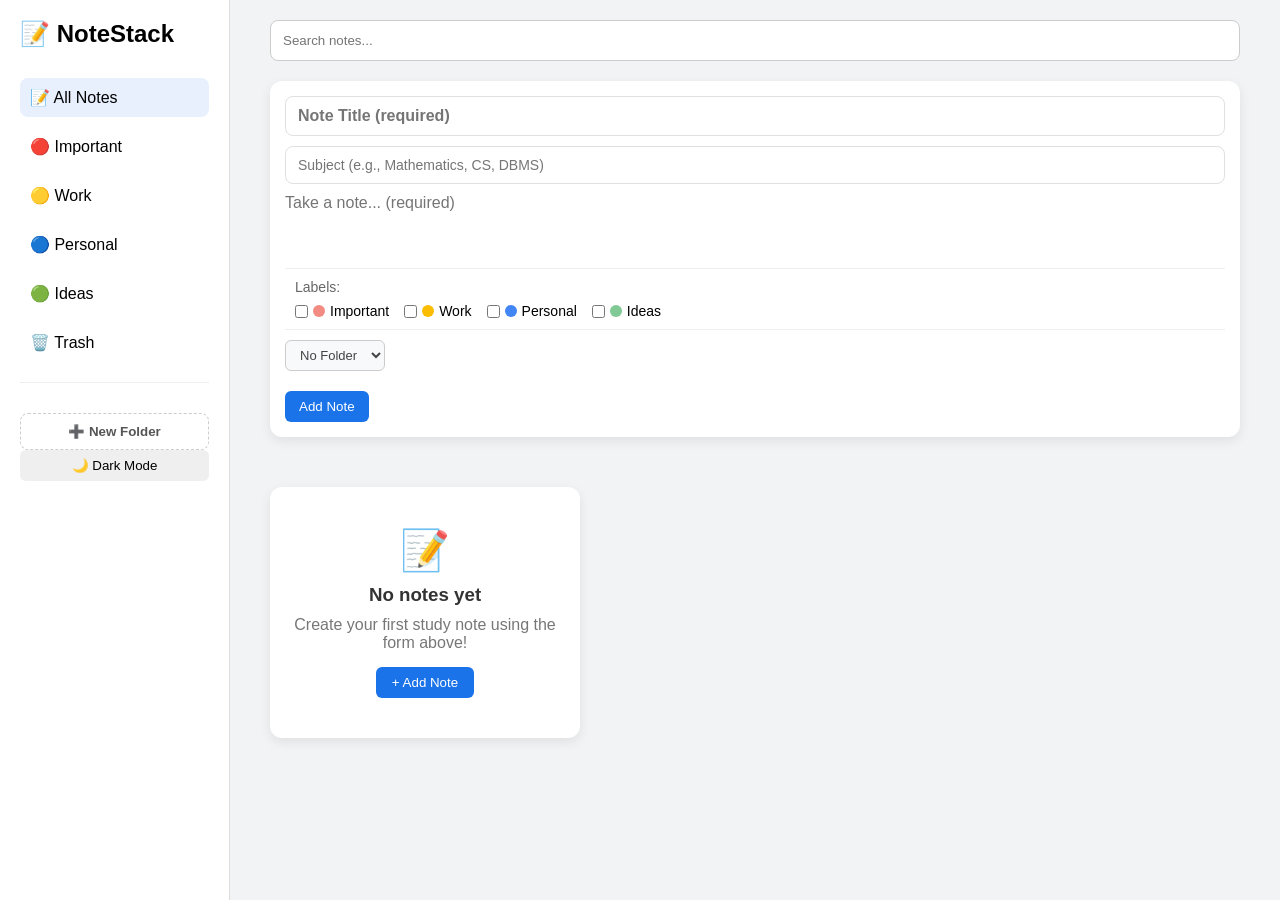
==== index.html @ df1ca030 "Improve CRUD operations, validation feedback, and add regression tests" ====
<!DOCTYPE html>
<html lang="en">

<head>
    <meta charset="UTF-8">
    <meta name="viewport" content="width=device-width, initial-scale=1.0">
    <title>NOTESTACK - Student Notes Manager</title>
    <link rel="stylesheet" href="style.css">
</head>

<body>

    <div class="app">

        <!-- Sidebar -->
        <aside class="sidebar" aria-label="Navigation Sidebar">
            <div>
                <h2>📝 NoteStack</h2>
                <ul role="menu">
                    <li class="active" id="navNotes" role="menuitem" tabindex="0">📝 All Notes</li>
                    <li id="navImportant" role="menuitem" tabindex="0">🔴 Important</li>
                    <li id="navWork" role="menuitem" tabindex="0">🟡 Work</li>
                    <li id="navPersonal" role="menuitem" tabindex="0">🔵 Personal</li>
                    <li id="navIdeas" role="menuitem" tabindex="0">🟢 Ideas</li>
                    <li id="navTrash" role="menuitem" tabindex="0">🗑️ Trash</li>
                </ul>
                <div class="custom-folders-section">
                    <ul id="customFoldersList">
                        <!-- Dynamic folders will be injected here -->
                    </ul>
                    <button id="newFolderBtn" class="sidebar-btn" type="button">➕ New Folder</button>
                </div>
            </div>
            <button id="darkModeBtn" type="button" aria-label="Toggle dark mode">🌙 Dark Mode</button>
        </aside>

        <!-- Main Section -->
        <main class="main" role="main">

            <header class="topbar">
                <input type="text" id="searchInput" placeholder="Search notes..." aria-label="Search notes">
            </header>

            <!-- NOTES VIEW -->
            <div id="notesView">
                <section class="create-note" aria-label="Create new note">
                    <div id="noteValidationMsg" class="validation-msg" style="display:none;" role="alert"></div>
                    <input type="text" id="noteTitleInput" placeholder="Note Title (required)" class="note-title-input" aria-label="Note Title">
                    <input type="text" id="noteSubjectInput" placeholder="Subject (e.g., Mathematics, CS, DBMS)" class="note-subject-input" aria-label="Note Subject">
                    <textarea id="noteInput" placeholder="Take a note... (required)" aria-label="Note Content"></textarea>
                    
                    <!-- Color Labels Section -->
                    <div class="label-selector">
                        <span class="label-title">Labels:</span>
                        <div class="label-options">
                            <label class="label-option">
                                <input type="checkbox" class="label-checkbox" value="Important">
                                <span class="label-dot important"></span> Important
                            </label>
                            <label class="label-option">
                                <input type="checkbox" class="label-checkbox" value="Work">
                                <span class="label-dot work"></span> Work
                            </label>
                            <label class="label-option">
                                <input type="checkbox" class="label-checkbox" value="Personal">
                                <span class="label-dot personal"></span> Personal
                            </label>
                            <label class="label-option">
                                <input type="checkbox" class="label-checkbox" value="Ideas">
                                <span class="label-dot ideas"></span> Ideas
                            </label>
                        </div>
                    </div>
                    <!-- Folder Selection -->
                    <div class="folder-selector">
                        <select id="folderSelect" aria-label="Select Folder">
                            <option value="">No Folder</option>
                            <!-- Dynamic folders injected here -->
                        </select>
                    </div>
                    <button id="addNoteBtn" type="button">Add Note</button>
                </section>
                <section id="notesGrid" class="notes-grid" aria-label="Notes Grid"></section>
            </div>

            <!-- TRASH VIEW (hidden by default) -->
            <div id="trashView" style="display:none;">
                <section id="trashGrid" class="notes-grid" aria-label="Trash Grid"></section>
            </div>

        </main>

    </div>

    <!-- Edit Note Modal -->
    <div id="editNoteModal" class="modal" style="display:none;" role="dialog" aria-modal="true" aria-labelledby="editModalHeading">
        <div class="modal-content edit-modal-content">
            <span class="close-button" id="closeEditModal" aria-label="Close edit modal">&times;</span>
            <h2 id="editModalHeading">Edit Note</h2>
            <div id="editValidationMsg" class="validation-msg" style="display:none;" role="alert"></div>
            <input type="hidden" id="editNoteId">
            <label for="editNoteTitle" class="modal-label">Title</label>
            <input type="text" id="editNoteTitle" placeholder="Note Title (required)">
            <label for="editNoteSubject" class="modal-label">Subject</label>
            <input type="text" id="editNoteSubject" placeholder="Subject (e.g., Mathematics, CS, DBMS)">
            <label for="editNoteContent" class="modal-label">Content</label>
            <textarea id="editNoteContent" placeholder="Note Content (required)" rows="5"></textarea>
            <div class="modal-actions">
                <button id="cancelEditBtn" class="cancel-btn" type="button">Cancel</button>
                <button id="saveEditBtn" class="save-btn" type="button">Save Changes</button>
            </div>
        </div>
    </div>

    <!-- Delete Confirmation Modal -->
    <div id="deleteConfirmModal" class="modal" style="display:none;" role="dialog" aria-modal="true" aria-labelledby="deleteModalHeading">
        <div class="modal-content">
            <span class="close-button" id="closeDeleteModal" aria-label="Close delete modal">&times;</span>
            <h2 id="deleteModalHeading">Move to Trash?</h2>
            <p id="deleteConfirmText" class="modal-desc">Are you sure you want to move this note to trash?</p>
            <div class="modal-actions">
                <button id="cancelDeleteBtn" class="cancel-btn" type="button">Cancel</button>
                <button id="confirmDeleteBtn" class="delete-btn" type="button">Move to Trash</button>
            </div>
        </div>
    </div>

    <!-- New Folder Modal -->
    <div id="newFolderModal" class="modal" style="display:none;" role="dialog" aria-modal="true" aria-labelledby="newFolderHeading">
        <div class="modal-content">
            <span class="close-button" id="closeFolderModal" aria-label="Close folder modal">&times;</span>
            <h2 id="newFolderHeading">Create Folder</h2>
            <input type="text" id="folderNameInput" placeholder="Folder Name (e.g., College, Work)">
            <button id="createFolderBtn" type="button">Create</button>
        </div>
    </div>

    <!-- Toast Notification for Action Feedback -->
    <div id="toastNotification" class="toast" role="status" aria-live="polite"></div>

    <script src="script.js"></script>
</body>

</html>
---- style.css ----
* {
    margin: 0;
    padding: 0;
    box-sizing: border-box;
    font-family: 'Segoe UI', sans-serif;
}

body {
    background: #f1f3f4;
}

.app {
    display: flex;
    height: 100vh;
}

.sidebar {
    width: 230px;
    background: white;
    padding: 20px;
    border-right: 1px solid #ddd;
    display: flex;
    flex-direction: column;
}

.custom-folders-section {
    margin-top: 20px;
    padding-top: 20px;
    border-top: 1px solid #eee;
    flex-grow: 1;
}

.dark-mode .custom-folders-section {
    border-top-color: #333;
}

.sidebar-btn {
    width: 100%;
    padding: 10px;
    margin-top: 10px;
    border: 1px dashed #ccc;
    background: transparent;
    border-radius: 8px;
    cursor: pointer;
    font-weight: bold;
    color: #555;
    transition: 0.2s;
}

.sidebar-btn:hover {
    background: #f1f3f4;
}

.dark-mode .sidebar-btn {
    border-color: #555;
    color: #aaa;
}

.dark-mode .sidebar-btn:hover {
    background: #333;
}

.sidebar h2 {
    margin-bottom: 30px;
}

.sidebar ul {
    list-style: none;
}

.sidebar li {
    padding: 10px;
    border-radius: 8px;
    margin-bottom: 10px;
    cursor: pointer;
    transition: 0.2s;
}

.sidebar li.active,
.sidebar li:hover {
    background: #e8f0fe;
}

#darkModeBtn {
    padding: 8px;
    border: none;
    border-radius: 6px;
    cursor: pointer;
}

.main {
    flex: 1;
    padding: 20px 40px;
    overflow-y: auto;
}

.topbar {
    margin-bottom: 20px;
}

.topbar input {
    width: 100%;
    padding: 12px;
    border-radius: 8px;
    border: 1px solid #ccc;
}

.create-note {
    background: white;
    padding: 15px;
    border-radius: 12px;
    box-shadow: 0 4px 12px rgba(0, 0, 0, 0.08);
    margin-bottom: 30px;
}

.create-note textarea {
    width: 100%;
    border: none;
    resize: none;
    outline: none;
    font-size: 16px;
    min-height: 60px;
}

.folder-selector {
    margin-bottom: 10px;
}

.folder-selector select {
    padding: 6px 10px;
    border-radius: 6px;
    border: 1px solid #ccc;
    background: #f8f9fa;
    font-size: 13px;
    color: #444;
}

.dark-mode .folder-selector select {
    background: #333;
    border-color: #555;
    color: #e8eaed;
}

#addNoteBtn {
    margin-top: 10px;
    padding: 8px 14px;
    border: none;
    border-radius: 6px;
    background: #1a73e8;
    color: white;
    cursor: pointer;
}

.notes-grid {
    display: grid;
    grid-template-columns: repeat(auto-fill, minmax(240px, 1fr));
    gap: 20px;
}

.note-card {
    background: #fff;
    padding: 15px;
    border-radius: 12px;
    box-shadow: 0 4px 10px rgba(0, 0, 0, 0.08);
    transition: 0.2s;
}

.note-card:hover {
    transform: translateY(-5px);
}

.note-card p {
    white-space: pre-wrap;
}

.card-actions {
    margin-top: 10px;
    display: flex;
    justify-content: flex-end;
    gap: 8px;
}

.card-actions button {
    padding: 5px 8px;
    border: none;
    border-radius: 6px;
    cursor: pointer;
    font-size: 12px;
}

.edit-btn {
    background: #34a853;
    color: white;
}

.delete-btn {
    background: #ea4335;
    color: white;
}

/* REPLACE your existing dark mode styles at the bottom with these */

.dark-mode {
    background-color: #121212;
    color: #e8eaed;
}

/* 1. Sidebar contrast + active state alignment */
.dark-mode .sidebar {
    background-color: #1e1e1e;
    border-right: 1px solid #333;
    color: #e8eaed;
}

.dark-mode .sidebar h2 {
    color: #ffffff;
}

.dark-mode .sidebar li {
    color: #c4c7cc;
}

.dark-mode .sidebar li.active {
    background: #2d3748;
    color: #ffffff;
    font-weight: 600;
    border-left: 3px solid #1a73e8;
}

.dark-mode .sidebar li:hover {
    background: #2a2a2a;
    color: #ffffff;
}

/* 2. Main content depth and separation */
.dark-mode .main {
    background-color: #181818;
}

.dark-mode .topbar input {
    background-color: #2a2a2a;
    color: #e8eaed;
    border: 1px solid #444;
    border-radius: 8px;
}

.dark-mode .topbar input::placeholder {
    color: #9aa0a6;
}

/* 3. Create note card visual depth */
.dark-mode .create-note {
    background-color: #1e1e1e;
    border: 1px solid #333;
    box-shadow: 0 4px 12px rgba(0, 0, 0, 0.4);
}

.dark-mode .create-note textarea {
    background-color: #1e1e1e;
    color: #e8eaed;
    border: none;
}

.dark-mode .create-note textarea::placeholder {
    color: #9aa0a6;
}

/* 4. Note cards with hierarchy and separation */
.dark-mode .note-card {
    background-color: #242424;
    border: 1px solid #333;
    box-shadow: 0 4px 12px rgba(0, 0, 0, 0.4);
    color: #e8eaed;
}

.dark-mode .note-card:hover {
    background-color: #2a2a2a;
    border-color: #555;
}

/* Dark mode button */
.dark-mode #darkModeBtn {
    background-color: #2d3748;
    color: #e8eaed;
    border: 1px solid #444;
}

/* Keep action buttons their original colors */
.dark-mode .edit-btn {
    background: #34a853;
    color: white;
}

.dark-mode .delete-btn {
    background: #ea4335;
    color: white;
}

/* Label Selector Styles */
.label-selector {
    margin: 10px 0;
    padding: 10px;
    border-top: 1px solid #eee;
    border-bottom: 1px solid #eee;
}

.label-title {
    font-size: 14px;
    color: #666;
    display: block;
    margin-bottom: 8px;
}

.label-options {
    display: flex;
    flex-wrap: wrap;
    gap: 15px;
}

.label-option {
    display: flex;
    align-items: center;
    gap: 5px;
    cursor: pointer;
    font-size: 14px;
}

.label-checkbox {
    cursor: pointer;
}

.label-dot {
    width: 12px;
    height: 12px;
    border-radius: 50%;
    display: inline-block;
}

.label-dot.important {
    background-color: #f28b82;
}

.label-dot.work {
    background-color: #fbbc04;
}

.label-dot.personal {
    background-color: #4285f4;
}

.label-dot.ideas {
    background-color: #81c995;
}

.note-card {
    border-left: 4px solid transparent;
}

.note-card[data-labels*="Important"] {
    border-left-color: #f28b82;
}

.note-card[data-labels*="Work"] {
    border-left-color: #fbbc04;
}

.note-card[data-labels*="Personal"] {
    border-left-color: #4285f4;
}

.note-card[data-labels*="Ideas"] {
    border-left-color: #81c995;
}

.note-labels {
    display: flex;
    flex-wrap: wrap;
    gap: 8px;
    margin-bottom: 10px;
}

.note-label {
    font-size: 11px;
    padding: 4px 8px;
    border-radius: 12px;
    color: white;
    font-weight: 500;
    text-transform: uppercase;
    letter-spacing: 0.5px;
}

.note-label.important {
    background-color: #f28b82;
}

.note-label.work {
    background-color: #fbbc04;
    color: #333;
}

.note-label.personal {
    background-color: #4285f4;
}

.note-label.ideas {
    background-color: #81c995;
    color: #333;
}

.dark-mode .label-selector {
    border-top-color: #333;
    border-bottom-color: #333;
}

.dark-mode .label-title {
    color: #9aa0a6;
}

.dark-mode .label-option {
    color: #e8eaed;
}

/* Category indicators in sidebar */
.sidebar li i {
    margin-right: 8px;
    font-style: normal;
}

.sidebar li[class*="important"] {
    border-left: 3px solid transparent;
}

.sidebar li[class*="important"].active {
    border-left-color: #f28b82;
}

.sidebar li[class*="work"].active {
    border-left-color: #fbbc04;
}

.sidebar li[class*="personal"].active {
    border-left-color: #4285f4;
}

.sidebar li[class*="ideas"].active {
    border-left-color: #81c995;
}

/* ================= EMPTY STATE ================= */

.empty-state {
    text-align: center;
    padding: 40px 20px;
    background: white;
    border-radius: 12px;
    box-shadow: 0 4px 12px rgba(0, 0, 0, 0.08);
    margin-top: 20px;
}

.empty-icon {
    font-size: 40px;
    margin-bottom: 10px;
}

.empty-state h3 {
    margin: 10px 0;
    color: #333;
}

.empty-state p {
    color: #777;
    margin-bottom: 15px;
}

.empty-state button {
    padding: 8px 16px;
    border: none;
    border-radius: 6px;
    background: #1a73e8;
    color: white;
    cursor: pointer;
    transition: 0.2s ease;
}

.empty-state button:hover {
    background: #1558b0;
    transform: translateY(-2px);
}

/* Dark mode support */
.dark-mode .empty-state {
    background: #1e1e1e;
    border: 1px solid #333;
}

.dark-mode .empty-state h3 {
    color: #e8eaed;
}

.dark-mode .empty-state p {
    color: #9aa0a6;
}

/* ================= MODALS ================= */
.modal {
    position: fixed;
    z-index: 100;
    left: 0;
    top: 0;
    width: 100%;
    height: 100%;
    background-color: rgba(0, 0, 0, 0.5);
    display: flex;
    align-items: center;
    justify-content: center;
}

.modal-content {
    background: white;
    padding: 25px;
    border-radius: 12px;
    width: 340px;
    box-shadow: 0 5px 15px rgba(0, 0, 0, 0.2);
    position: relative;
}

.dark-mode .modal-content {
    background: #2a2a2a;
    color: #e8eaed;
}

.close-button {
    position: absolute;
    top: 10px;
    right: 15px;
    font-size: 24px;
    font-weight: bold;
    cursor: pointer;
}

.modal-content h2 {
    margin-bottom: 15px;
}

.modal-content input {
    width: 100%;
    padding: 10px;
    margin-bottom: 15px;
    border: 1px solid #ccc;
    border-radius: 6px;
}

.dark-mode .modal-content input {
    background-color: #333;
    border-color: #555;
    color: #e8eaed;
}

.modal-content button {
    padding: 10px 15px;
    border: none;
    border-radius: 6px;
    background: #1a73e8;
    color: white;
    cursor: pointer;
    width: 100%;
}


/* ================= CRUD & VALIDATION ENHANCEMENTS ================= */

/* Note Title & Subject input fields in create note */
.note-title-input,
.note-subject-input {
    width: 100%;
    padding: 10px 12px;
    margin-bottom: 10px;
    border: 1px solid #e0e0e0;
    border-radius: 8px;
    font-size: 14px;
    outline: none;
    transition: border-color 0.2s;
}

.note-title-input {
    font-size: 16px;
    font-weight: 600;
}

.note-title-input:focus,
.note-subject-input:focus,
.create-note textarea:focus {
    border-color: #1a73e8;
}

/* Validation Feedback Message */
.validation-msg {
    padding: 10px 14px;
    margin-bottom: 12px;
    background-color: #fce8e6;
    color: #c5221f;
    border: 1px solid #fad2cf;
    border-radius: 8px;
    font-size: 13px;
    font-weight: 500;
    display: flex;
    align-items: center;
    gap: 8px;
}

.dark-mode .validation-msg {
    background-color: #3c1e1e;
    color: #f28b82;
    border-color: #5c2828;
}

/* Note Card Structure Enhancements */
.note-card {
    display: flex;
    flex-direction: column;
    justify-content: space-between;
    min-height: 160px;
}

.note-card-header {
    display: flex;
    justify-content: space-between;
    align-items: center;
    margin-bottom: 10px;
    flex-wrap: wrap;
    gap: 6px;
}

.note-subject-badge {
    display: inline-block;
    padding: 3px 8px;
    background-color: #e8f0fe;
    color: #1a73e8;
    border-radius: 12px;
    font-size: 11px;
    font-weight: 600;
    text-transform: uppercase;
    letter-spacing: 0.5px;
}

.dark-mode .note-subject-badge {
    background-color: #1a3050;
    color: #8ab4f8;
}

.note-title {
    font-size: 16px;
    font-weight: 600;
    color: #202124;
    margin-bottom: 8px;
    word-break: break-word;
}

.dark-mode .note-title {
    color: #ffffff;
}

.note-content {
    font-size: 14px;
    color: #3c4043;
    line-height: 1.5;
    flex-grow: 1;
    word-break: break-word;
    white-space: pre-wrap;
    margin-bottom: 12px;
}

.dark-mode .note-content {
    color: #bdc1c6;
}

.note-card-footer {
    display: flex;
    justify-content: space-between;
    align-items: center;
    margin-top: auto;
    padding-top: 10px;
    border-top: 1px solid #f1f3f4;
}

.dark-mode .note-card-footer {
    border-top-color: #333;
}

.note-date {
    font-size: 11px;
    color: #80868b;
}

.dark-mode .note-date {
    color: #9aa0a6;
}

/* Modal Enhancements */
.edit-modal-content {
    width: 480px;
    max-width: 90vw;
}

.modal-label {
    display: block;
    font-size: 13px;
    font-weight: 600;
    color: #5f6368;
    margin-bottom: 5px;
}

.dark-mode .modal-label {
    color: #9aa0a6;
}

.modal-desc {
    font-size: 14px;
    color: #5f6368;
    margin-bottom: 20px;
    word-break: break-word;
}

.dark-mode .modal-desc {
    color: #bdc1c6;
}

.modal-content textarea {
    width: 100%;
    padding: 10px;
    margin-bottom: 15px;
    border: 1px solid #ccc;
    border-radius: 6px;
    font-family: inherit;
    font-size: 14px;
    resize: vertical;
    outline: none;
}

.dark-mode .modal-content textarea {
    background-color: #333;
    border-color: #555;
    color: #e8eaed;
}

.modal-actions {
    display: flex;
    justify-content: flex-end;
    gap: 10px;
    margin-top: 15px;
}

.modal-actions button {
    width: auto;
    padding: 9px 18px;
    font-size: 13px;
    font-weight: 500;
}

.cancel-btn {
    background: #e8eaed !important;
    color: #3c4043 !important;
}

.cancel-btn:hover {
    background: #dadce0 !important;
}

.dark-mode .cancel-btn {
    background: #3c4043 !important;
    color: #e8eaed !important;
}

.dark-mode .cancel-btn:hover {
    background: #4d5156 !important;
}

.save-btn {
    background: #1a73e8 !important;
    color: white !important;
}

.save-btn:hover {
    background: #1558b0 !important;
}

/* Toast Notifications */
.toast {
    position: fixed;
    bottom: 24px;
    right: 24px;
    padding: 12px 20px;
    background: #323232;
    color: #fff;
    border-radius: 8px;
    box-shadow: 0 4px 12px rgba(0, 0, 0, 0.25);
    font-size: 14px;
    font-weight: 500;
    z-index: 1000;
    opacity: 0;
    transform: translateY(20px);
    transition: opacity 0.25s ease, transform 0.25s ease;
    pointer-events: none;
}

.toast.show {
    opacity: 1;
    transform: translateY(0);
}

.toast.success {
    background: #1e8e3e;
}

.toast.error {
    background: #d93025;
}

/* Dark mode inputs in create-note */
.dark-mode .note-title-input,
.dark-mode .note-subject-input {
    background-color: #1e1e1e;
    color: #e8eaed;
    border-color: #444;
}

.dark-mode .note-title-input:focus,
.dark-mode .note-subject-input:focus {
    border-color: #8ab4f8;
}
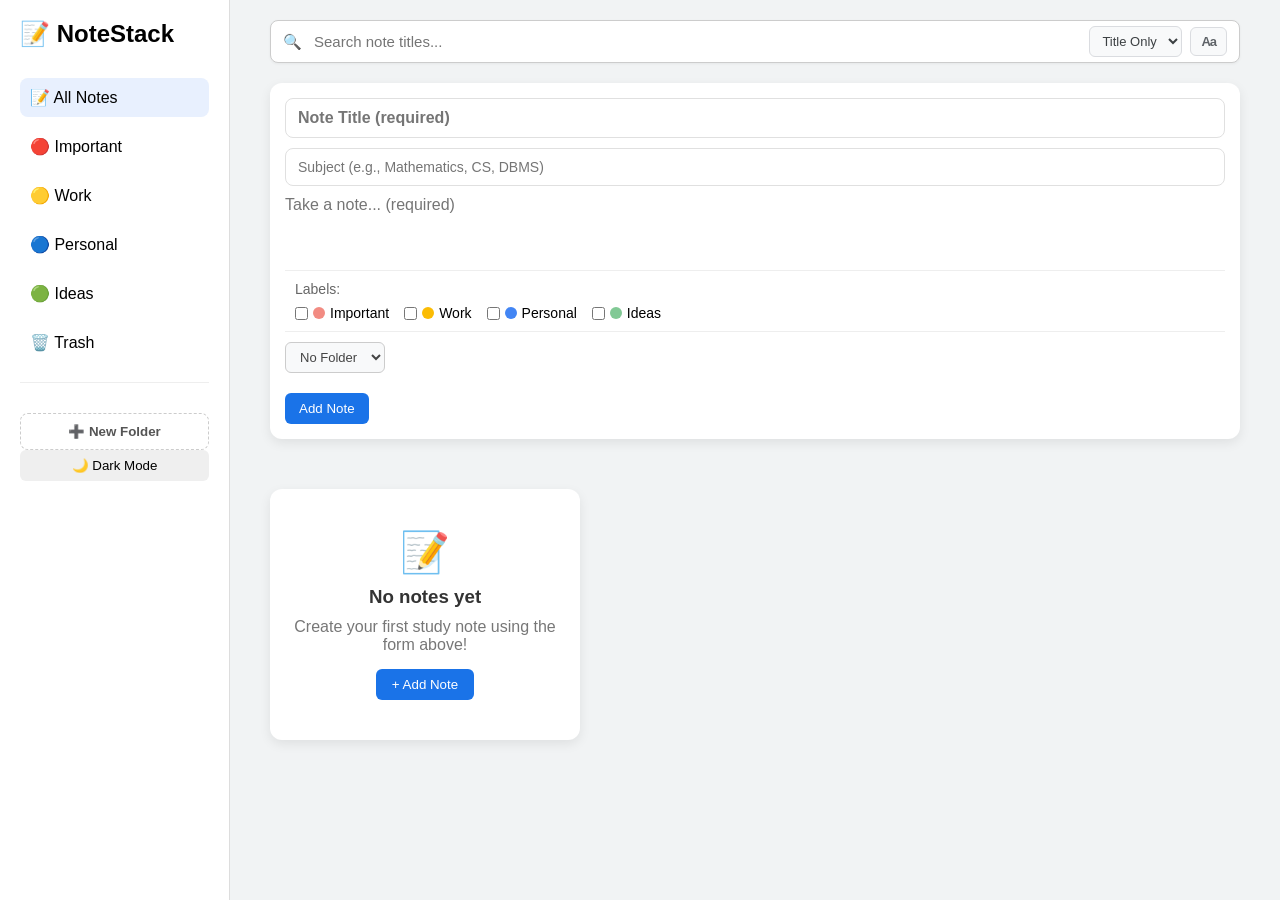
==== commit c7a65203: "Add case-insensitive/sensitive title search feature (Member 2 — FR-05) - Redesigned search bar with " ====
--- a/index.html
+++ b/index.html
@@ -38,7 +38,22 @@
         <main class="main" role="main">
 
             <header class="topbar">
-                <input type="text" id="searchInput" placeholder="Search notes..." aria-label="Search notes">
+                <div class="search-container">
+                    <span class="search-icon" aria-hidden="true">🔍</span>
+                    <input type="text" id="searchInput" placeholder="Search note titles..." aria-label="Search note titles">
+                    <select id="searchScopeSelect" class="search-scope-select" aria-label="Search Scope" title="Filter search scope">
+                        <option value="title" selected>Title Only</option>
+                        <option value="all">All Fields</option>
+                    </select>
+                    <button id="caseSensitiveBtn" class="search-action-btn case-toggle-btn" type="button" aria-label="Toggle case-sensitive title search" aria-pressed="false" title="Match Case (Case Sensitive Search) [Alt+C]">
+                        <span class="case-label">Aa</span>
+                    </button>
+                    <button id="clearSearchBtn" class="search-action-btn clear-search-btn" type="button" aria-label="Clear search" title="Clear search [Esc]" style="display:none;">✕</button>
+                </div>
+                <div id="searchStatus" class="search-status" style="display:none;" aria-live="polite">
+                    <span id="searchStatusText"></span>
+                    <button id="resetSearchFilterBtn" type="button" class="search-reset-link">Clear search</button>
+                </div>
             </header>
 
             <!-- NOTES VIEW -->
--- a/style.css
+++ b/style.css
@@ -1,569 +1,766 @@
-* {
-    margin: 0;
-    padding: 0;
-    box-sizing: border-box;
-    font-family: 'Segoe UI', sans-serif;
-}
-
-body {
-    background: #f1f3f4;
-}
-
-.app {
-    display: flex;
-    height: 100vh;
-}
-
-.sidebar {
-    width: 230px;
-    background: white;
-    padding: 20px;
-    border-right: 1px solid #ddd;
-    display: flex;
-    flex-direction: column;
-}
-
-.custom-folders-section {
-    margin-top: 20px;
-    padding-top: 20px;
-    border-top: 1px solid #eee;
-    flex-grow: 1;
-}
-
-.dark-mode .custom-folders-section {
-    border-top-color: #333;
-}
-
-.sidebar-btn {
-    width: 100%;
-    padding: 10px;
-    margin-top: 10px;
-    border: 1px dashed #ccc;
-    background: transparent;
-    border-radius: 8px;
-    cursor: pointer;
-    font-weight: bold;
-    color: #555;
-    transition: 0.2s;
-}
-
-.sidebar-btn:hover {
-    background: #f1f3f4;
-}
-
-.dark-mode .sidebar-btn {
-    border-color: #555;
-    color: #aaa;
-}
-
-.dark-mode .sidebar-btn:hover {
-    background: #333;
-}
-
-.sidebar h2 {
-    margin-bottom: 30px;
-}
-
-.sidebar ul {
-    list-style: none;
-}
-
-.sidebar li {
-    padding: 10px;
-    border-radius: 8px;
-    margin-bottom: 10px;
-    cursor: pointer;
-    transition: 0.2s;
-}
-
-.sidebar li.active,
-.sidebar li:hover {
-    background: #e8f0fe;
-}
-
-#darkModeBtn {
-    padding: 8px;
-    border: none;
-    border-radius: 6px;
-    cursor: pointer;
-}
-
-.main {
-    flex: 1;
-    padding: 20px 40px;
-    overflow-y: auto;
-}
-
-.topbar {
-    margin-bottom: 20px;
-}
-
-.topbar input {
-    width: 100%;
-    padding: 12px;
-    border-radius: 8px;
-    border: 1px solid #ccc;
-}
-
-.create-note {
-    background: white;
-    padding: 15px;
-    border-radius: 12px;
-    box-shadow: 0 4px 12px rgba(0, 0, 0, 0.08);
-    margin-bottom: 30px;
-}
-
-.create-note textarea {
-    width: 100%;
-    border: none;
-    resize: none;
-    outline: none;
-    font-size: 16px;
-    min-height: 60px;
-}
-
-.folder-selector {
-    margin-bottom: 10px;
-}
-
-.folder-selector select {
-    padding: 6px 10px;
-    border-radius: 6px;
-    border: 1px solid #ccc;
-    background: #f8f9fa;
-    font-size: 13px;
-    color: #444;
-}
-
-.dark-mode .folder-selector select {
-    background: #333;
-    border-color: #555;
-    color: #e8eaed;
-}
-
-#addNoteBtn {
-    margin-top: 10px;
-    padding: 8px 14px;
-    border: none;
-    border-radius: 6px;
-    background: #1a73e8;
-    color: white;
-    cursor: pointer;
-}
-
-.notes-grid {
-    display: grid;
-    grid-template-columns: repeat(auto-fill, minmax(240px, 1fr));
-    gap: 20px;
-}
-
-.note-card {
-    background: #fff;
-    padding: 15px;
-    border-radius: 12px;
-    box-shadow: 0 4px 10px rgba(0, 0, 0, 0.08);
-    transition: 0.2s;
-}
-
-.note-card:hover {
-    transform: translateY(-5px);
-}
-
-.note-card p {
-    white-space: pre-wrap;
-}
-
-.card-actions {
-    margin-top: 10px;
-    display: flex;
-    justify-content: flex-end;
-    gap: 8px;
-}
-
-.card-actions button {
-    padding: 5px 8px;
-    border: none;
-    border-radius: 6px;
-    cursor: pointer;
-    font-size: 12px;
-}
-
-.edit-btn {
-    background: #34a853;
-    color: white;
-}
-
-.delete-btn {
-    background: #ea4335;
-    color: white;
-}
-
-/* REPLACE your existing dark mode styles at the bottom with these */
-
-.dark-mode {
-    background-color: #121212;
-    color: #e8eaed;
-}
-
-/* 1. Sidebar contrast + active state alignment */
-.dark-mode .sidebar {
-    background-color: #1e1e1e;
-    border-right: 1px solid #333;
-    color: #e8eaed;
-}
-
-.dark-mode .sidebar h2 {
-    color: #ffffff;
-}
-
-.dark-mode .sidebar li {
-    color: #c4c7cc;
-}
-
-.dark-mode .sidebar li.active {
-    background: #2d3748;
-    color: #ffffff;
-    font-weight: 600;
-    border-left: 3px solid #1a73e8;
-}
-
-.dark-mode .sidebar li:hover {
-    background: #2a2a2a;
-    color: #ffffff;
-}
-
-/* 2. Main content depth and separation */
-.dark-mode .main {
-    background-color: #181818;
-}
-
-.dark-mode .topbar input {
-    background-color: #2a2a2a;
-    color: #e8eaed;
-    border: 1px solid #444;
-    border-radius: 8px;
-}
-
-.dark-mode .topbar input::placeholder {
-    color: #9aa0a6;
-}
-
-/* 3. Create note card visual depth */
-.dark-mode .create-note {
-    background-color: #1e1e1e;
-    border: 1px solid #333;
-    box-shadow: 0 4px 12px rgba(0, 0, 0, 0.4);
-}
-
-.dark-mode .create-note textarea {
-    background-color: #1e1e1e;
-    color: #e8eaed;
-    border: none;
-}
-
-.dark-mode .create-note textarea::placeholder {
-    color: #9aa0a6;
-}
-
-/* 4. Note cards with hierarchy and separation */
-.dark-mode .note-card {
-    background-color: #242424;
-    border: 1px solid #333;
-    box-shadow: 0 4px 12px rgba(0, 0, 0, 0.4);
-    color: #e8eaed;
-}
-
-.dark-mode .note-card:hover {
-    background-color: #2a2a2a;
-    border-color: #555;
-}
-
-/* Dark mode button */
-.dark-mode #darkModeBtn {
-    background-color: #2d3748;
-    color: #e8eaed;
-    border: 1px solid #444;
-}
-
-/* Keep action buttons their original colors */
-.dark-mode .edit-btn {
-    background: #34a853;
-    color: white;
-}
-
-.dark-mode .delete-btn {
-    background: #ea4335;
-    color: white;
-}
-
-/* Label Selector Styles */
-.label-selector {
-    margin: 10px 0;
-    padding: 10px;
-    border-top: 1px solid #eee;
-    border-bottom: 1px solid #eee;
-}
-
-.label-title {
-    font-size: 14px;
-    color: #666;
-    display: block;
-    margin-bottom: 8px;
-}
-
-.label-options {
-    display: flex;
-    flex-wrap: wrap;
-    gap: 15px;
-}
-
-.label-option {
-    display: flex;
-    align-items: center;
-    gap: 5px;
-    cursor: pointer;
-    font-size: 14px;
-}
-
-.label-checkbox {
-    cursor: pointer;
-}
-
-.label-dot {
-    width: 12px;
-    height: 12px;
-    border-radius: 50%;
-    display: inline-block;
-}
-
-.label-dot.important {
-    background-color: #f28b82;
-}
-
-.label-dot.work {
-    background-color: #fbbc04;
-}
-
-.label-dot.personal {
-    background-color: #4285f4;
-}
-
-.label-dot.ideas {
-    background-color: #81c995;
-}
-
-.note-card {
-    border-left: 4px solid transparent;
-}
-
-.note-card[data-labels*="Important"] {
-    border-left-color: #f28b82;
-}
-
-.note-card[data-labels*="Work"] {
-    border-left-color: #fbbc04;
-}
-
-.note-card[data-labels*="Personal"] {
-    border-left-color: #4285f4;
-}
-
-.note-card[data-labels*="Ideas"] {
-    border-left-color: #81c995;
-}
-
-.note-labels {
-    display: flex;
-    flex-wrap: wrap;
-    gap: 8px;
-    margin-bottom: 10px;
-}
-
-.note-label {
-    font-size: 11px;
-    padding: 4px 8px;
-    border-radius: 12px;
-    color: white;
-    font-weight: 500;
-    text-transform: uppercase;
-    letter-spacing: 0.5px;
-}
-
-.note-label.important {
-    background-color: #f28b82;
-}
-
-.note-label.work {
-    background-color: #fbbc04;
-    color: #333;
-}
-
-.note-label.personal {
-    background-color: #4285f4;
-}
-
-.note-label.ideas {
-    background-color: #81c995;
-    color: #333;
-}
-
-.dark-mode .label-selector {
-    border-top-color: #333;
-    border-bottom-color: #333;
-}
-
-.dark-mode .label-title {
-    color: #9aa0a6;
-}
-
-.dark-mode .label-option {
-    color: #e8eaed;
-}
-
-/* Category indicators in sidebar */
-.sidebar li i {
-    margin-right: 8px;
-    font-style: normal;
-}
-
-.sidebar li[class*="important"] {
-    border-left: 3px solid transparent;
-}
-
-.sidebar li[class*="important"].active {
-    border-left-color: #f28b82;
-}
-
-.sidebar li[class*="work"].active {
-    border-left-color: #fbbc04;
-}
-
-.sidebar li[class*="personal"].active {
-    border-left-color: #4285f4;
-}
-
-.sidebar li[class*="ideas"].active {
-    border-left-color: #81c995;
-}
-
-/* ================= EMPTY STATE ================= */
-
-.empty-state {
-    text-align: center;
-    padding: 40px 20px;
-    background: white;
-    border-radius: 12px;
-    box-shadow: 0 4px 12px rgba(0, 0, 0, 0.08);
-    margin-top: 20px;
-}
-
-.empty-icon {
-    font-size: 40px;
-    margin-bottom: 10px;
-}
-
-.empty-state h3 {
-    margin: 10px 0;
-    color: #333;
-}
-
-.empty-state p {
-    color: #777;
-    margin-bottom: 15px;
-}
-
-.empty-state button {
-    padding: 8px 16px;
-    border: none;
-    border-radius: 6px;
-    background: #1a73e8;
-    color: white;
-    cursor: pointer;
-    transition: 0.2s ease;
-}
-
-.empty-state button:hover {
-    background: #1558b0;
-    transform: translateY(-2px);
-}
-
-/* Dark mode support */
-.dark-mode .empty-state {
-    background: #1e1e1e;
-    border: 1px solid #333;
-}
-
-.dark-mode .empty-state h3 {
-    color: #e8eaed;
-}
-
-.dark-mode .empty-state p {
-    color: #9aa0a6;
-}
-
-/* ================= MODALS ================= */
-.modal {
-    position: fixed;
-    z-index: 100;
-    left: 0;
-    top: 0;
-    width: 100%;
-    height: 100%;
-    background-color: rgba(0, 0, 0, 0.5);
-    display: flex;
-    align-items: center;
-    justify-content: center;
-}
-
-.modal-content {
-    background: white;
-    padding: 25px;
-    border-radius: 12px;
-    width: 340px;
-    box-shadow: 0 5px 15px rgba(0, 0, 0, 0.2);
-    position: relative;
-}
-
-.dark-mode .modal-content {
-    background: #2a2a2a;
-    color: #e8eaed;
-}
-
-.close-button {
-    position: absolute;
-    top: 10px;
-    right: 15px;
-    font-size: 24px;
-    font-weight: bold;
-    cursor: pointer;
-}
-
-.modal-content h2 {
-    margin-bottom: 15px;
-}
-
-.modal-content input {
-    width: 100%;
-    padding: 10px;
-    margin-bottom: 15px;
-    border: 1px solid #ccc;
-    border-radius: 6px;
-}
-
-.dark-mode .modal-content input {
-    background-color: #333;
-    border-color: #555;
-    color: #e8eaed;
-}
-
-.modal-content button {
-    padding: 10px 15px;
-    border: none;
-    border-radius: 6px;
-    background: #1a73e8;
-    color: white;
-    cursor: pointer;
-    width: 100%;
+* {
+    margin: 0;
+    padding: 0;
+    box-sizing: border-box;
+    font-family: 'Segoe UI', sans-serif;
+}
+
+body {
+    background: #f1f3f4;
+}
+
+.app {
+    display: flex;
+    height: 100vh;
+}
+
+.sidebar {
+    width: 230px;
+    background: white;
+    padding: 20px;
+    border-right: 1px solid #ddd;
+    display: flex;
+    flex-direction: column;
+}
+
+.custom-folders-section {
+    margin-top: 20px;
+    padding-top: 20px;
+    border-top: 1px solid #eee;
+    flex-grow: 1;
+}
+
+.dark-mode .custom-folders-section {
+    border-top-color: #333;
+}
+
+.sidebar-btn {
+    width: 100%;
+    padding: 10px;
+    margin-top: 10px;
+    border: 1px dashed #ccc;
+    background: transparent;
+    border-radius: 8px;
+    cursor: pointer;
+    font-weight: bold;
+    color: #555;
+    transition: 0.2s;
+}
+
+.sidebar-btn:hover {
+    background: #f1f3f4;
+}
+
+.dark-mode .sidebar-btn {
+    border-color: #555;
+    color: #aaa;
+}
+
+.dark-mode .sidebar-btn:hover {
+    background: #333;
+}
+
+.sidebar h2 {
+    margin-bottom: 30px;
+}
+
+.sidebar ul {
+    list-style: none;
+}
+
+.sidebar li {
+    padding: 10px;
+    border-radius: 8px;
+    margin-bottom: 10px;
+    cursor: pointer;
+    transition: 0.2s;
+}
+
+.sidebar li.active,
+.sidebar li:hover {
+    background: #e8f0fe;
+}
+
+#darkModeBtn {
+    padding: 8px;
+    border: none;
+    border-radius: 6px;
+    cursor: pointer;
+}
+
+.main {
+    flex: 1;
+    padding: 20px 40px;
+    overflow-y: auto;
+}
+
+.topbar {
+    margin-bottom: 20px;
+}
+
+.topbar input {
+    width: 100%;
+    padding: 12px;
+    border-radius: 8px;
+    border: 1px solid #ccc;
+}
+
+.search-container {
+    display: flex;
+    align-items: center;
+    background: white;
+    border: 1px solid #ccc;
+    border-radius: 8px;
+    padding: 4px 12px;
+    gap: 8px;
+    box-shadow: 0 1px 3px rgba(0, 0, 0, 0.05);
+    transition: border-color 0.2s, box-shadow 0.2s;
+}
+
+.search-container:focus-within {
+    border-color: #1a73e8;
+    box-shadow: 0 0 0 2px rgba(26, 115, 232, 0.2);
+}
+
+.search-icon {
+    font-size: 15px;
+    color: #5f6368;
+    user-select: none;
+}
+
+.topbar input#searchInput {
+    width: 100%;
+    flex: 1;
+    padding: 8px 4px;
+    border: none;
+    outline: none;
+    font-size: 15px;
+    background: transparent;
+    color: #202124;
+}
+
+.search-scope-select {
+    padding: 6px 8px;
+    border-radius: 6px;
+    border: 1px solid #dadce0;
+    background: #f8f9fa;
+    font-size: 13px;
+    font-weight: 500;
+    color: #3c4043;
+    outline: none;
+    cursor: pointer;
+    transition: background 0.2s;
+}
+
+.search-scope-select:hover {
+    background: #f1f3f4;
+}
+
+.search-action-btn {
+    border: 1px solid #dadce0;
+    background: #f8f9fa;
+    border-radius: 6px;
+    padding: 6px 10px;
+    font-size: 13px;
+    font-weight: 600;
+    color: #5f6368;
+    cursor: pointer;
+    display: inline-flex;
+    align-items: center;
+    justify-content: center;
+    transition: all 0.2s ease;
+    user-select: none;
+}
+
+.search-action-btn:hover {
+    background: #f1f3f4;
+    color: #202124;
+}
+
+.case-toggle-btn .case-label {
+    letter-spacing: -1px;
+    font-family: inherit;
+    font-weight: 700;
+}
+
+.case-toggle-btn.active {
+    background: #e8f0fe;
+    color: #1a73e8;
+    border-color: #1a73e8;
+    box-shadow: 0 0 0 1px #1a73e8;
+}
+
+.clear-search-btn {
+    border: none;
+    background: transparent;
+    border-radius: 50%;
+    width: 28px;
+    height: 28px;
+    padding: 0;
+    font-size: 14px;
+    color: #70757a;
+}
+
+.clear-search-btn:hover {
+    background: #e8eaed;
+    color: #202124;
+}
+
+.search-status {
+    display: flex;
+    align-items: center;
+    justify-content: space-between;
+    margin-top: 8px;
+    padding: 8px 14px;
+    background: #e8f0fe;
+    border-left: 4px solid #1a73e8;
+    border-radius: 4px;
+    font-size: 13px;
+    color: #174ea6;
+}
+
+.search-reset-link {
+    background: none;
+    border: none;
+    color: #1a73e8;
+    text-decoration: underline;
+    font-weight: 600;
+    cursor: pointer;
+    padding: 0 4px;
+}
+
+.search-reset-link:hover {
+    color: #1557b0;
+}
+
+.search-highlight {
+    background-color: #ffe082;
+    color: #202124;
+    border-radius: 2px;
+    padding: 1px 2px;
+}
+
+.create-note {
+    background: white;
+    padding: 15px;
+    border-radius: 12px;
+    box-shadow: 0 4px 12px rgba(0, 0, 0, 0.08);
+    margin-bottom: 30px;
+}
+
+.create-note textarea {
+    width: 100%;
+    border: none;
+    resize: none;
+    outline: none;
+    font-size: 16px;
+    min-height: 60px;
+}
+
+.folder-selector {
+    margin-bottom: 10px;
+}
+
+.folder-selector select {
+    padding: 6px 10px;
+    border-radius: 6px;
+    border: 1px solid #ccc;
+    background: #f8f9fa;
+    font-size: 13px;
+    color: #444;
+}
+
+.dark-mode .folder-selector select {
+    background: #333;
+    border-color: #555;
+    color: #e8eaed;
+}
+
+#addNoteBtn {
+    margin-top: 10px;
+    padding: 8px 14px;
+    border: none;
+    border-radius: 6px;
+    background: #1a73e8;
+    color: white;
+    cursor: pointer;
+}
+
+.notes-grid {
+    display: grid;
+    grid-template-columns: repeat(auto-fill, minmax(240px, 1fr));
+    gap: 20px;
+}
+
+.note-card {
+    background: #fff;
+    padding: 15px;
+    border-radius: 12px;
+    box-shadow: 0 4px 10px rgba(0, 0, 0, 0.08);
+    transition: 0.2s;
+}
+
+.note-card:hover {
+    transform: translateY(-5px);
+}
+
+.note-card p {
+    white-space: pre-wrap;
+}
+
+.card-actions {
+    margin-top: 10px;
+    display: flex;
+    justify-content: flex-end;
+    gap: 8px;
+}
+
+.card-actions button {
+    padding: 5px 8px;
+    border: none;
+    border-radius: 6px;
+    cursor: pointer;
+    font-size: 12px;
+}
+
+.edit-btn {
+    background: #34a853;
+    color: white;
+}
+
+.delete-btn {
+    background: #ea4335;
+    color: white;
+}
+
+/* REPLACE your existing dark mode styles at the bottom with these */
+
+.dark-mode {
+    background-color: #121212;
+    color: #e8eaed;
+}
+
+/* 1. Sidebar contrast + active state alignment */
+.dark-mode .sidebar {
+    background-color: #1e1e1e;
+    border-right: 1px solid #333;
+    color: #e8eaed;
+}
+
+.dark-mode .sidebar h2 {
+    color: #ffffff;
+}
+
+.dark-mode .sidebar li {
+    color: #c4c7cc;
+}
+
+.dark-mode .sidebar li.active {
+    background: #2d3748;
+    color: #ffffff;
+    font-weight: 600;
+    border-left: 3px solid #1a73e8;
+}
+
+.dark-mode .sidebar li:hover {
+    background: #2a2a2a;
+    color: #ffffff;
+}
+
+/* 2. Main content depth and separation */
+.dark-mode .main {
+    background-color: #181818;
+}
+
+.dark-mode .topbar input {
+    background-color: transparent;
+    color: #e8eaed;
+}
+
+.dark-mode .search-container {
+    background-color: #2a2a2a;
+    border-color: #444;
+    box-shadow: none;
+}
+
+.dark-mode .search-container:focus-within {
+    border-color: #8ab4f8;
+    box-shadow: 0 0 0 2px rgba(138, 180, 248, 0.2);
+}
+
+.dark-mode .topbar input#searchInput {
+    color: #e8eaed;
+    background: transparent;
+}
+
+.dark-mode .search-icon {
+    color: #9aa0a6;
+}
+
+.dark-mode .search-scope-select {
+    background: #333;
+    border-color: #555;
+    color: #e8eaed;
+}
+
+.dark-mode .search-action-btn {
+    background: #333;
+    border-color: #555;
+    color: #9aa0a6;
+}
+
+.dark-mode .search-action-btn:hover {
+    background: #3c4043;
+    color: #e8eaed;
+}
+
+.dark-mode .case-toggle-btn.active {
+    background: #174ea6;
+    color: #ffffff;
+    border-color: #8ab4f8;
+    box-shadow: 0 0 0 1px #8ab4f8;
+}
+
+.dark-mode .clear-search-btn:hover {
+    background: #3c4043;
+    color: #e8eaed;
+}
+
+.dark-mode .search-status {
+    background: #1c2b42;
+    border-left-color: #8ab4f8;
+    color: #aecbfa;
+}
+
+.dark-mode .search-reset-link {
+    color: #8ab4f8;
+}
+
+.dark-mode .search-highlight {
+    background-color: #fdd835;
+    color: #202124;
+}
+
+.dark-mode .topbar input::placeholder {
+    color: #9aa0a6;
+}
+
+/* 3. Create note card visual depth */
+.dark-mode .create-note {
+    background-color: #1e1e1e;
+    border: 1px solid #333;
+    box-shadow: 0 4px 12px rgba(0, 0, 0, 0.4);
+}
+
+.dark-mode .create-note textarea {
+    background-color: #1e1e1e;
+    color: #e8eaed;
+    border: none;
+}
+
+.dark-mode .create-note textarea::placeholder {
+    color: #9aa0a6;
+}
+
+/* 4. Note cards with hierarchy and separation */
+.dark-mode .note-card {
+    background-color: #242424;
+    border: 1px solid #333;
+    box-shadow: 0 4px 12px rgba(0, 0, 0, 0.4);
+    color: #e8eaed;
+}
+
+.dark-mode .note-card:hover {
+    background-color: #2a2a2a;
+    border-color: #555;
+}
+
+/* Dark mode button */
+.dark-mode #darkModeBtn {
+    background-color: #2d3748;
+    color: #e8eaed;
+    border: 1px solid #444;
+}
+
+/* Keep action buttons their original colors */
+.dark-mode .edit-btn {
+    background: #34a853;
+    color: white;
+}
+
+.dark-mode .delete-btn {
+    background: #ea4335;
+    color: white;
+}
+
+/* Label Selector Styles */
+.label-selector {
+    margin: 10px 0;
+    padding: 10px;
+    border-top: 1px solid #eee;
+    border-bottom: 1px solid #eee;
+}
+
+.label-title {
+    font-size: 14px;
+    color: #666;
+    display: block;
+    margin-bottom: 8px;
+}
+
+.label-options {
+    display: flex;
+    flex-wrap: wrap;
+    gap: 15px;
+}
+
+.label-option {
+    display: flex;
+    align-items: center;
+    gap: 5px;
+    cursor: pointer;
+    font-size: 14px;
+}
+
+.label-checkbox {
+    cursor: pointer;
+}
+
+.label-dot {
+    width: 12px;
+    height: 12px;
+    border-radius: 50%;
+    display: inline-block;
+}
+
+.label-dot.important {
+    background-color: #f28b82;
+}
+
+.label-dot.work {
+    background-color: #fbbc04;
+}
+
+.label-dot.personal {
+    background-color: #4285f4;
+}
+
+.label-dot.ideas {
+    background-color: #81c995;
+}
+
+.note-card {
+    border-left: 4px solid transparent;
+}
+
+.note-card[data-labels*="Important"] {
+    border-left-color: #f28b82;
+}
+
+.note-card[data-labels*="Work"] {
+    border-left-color: #fbbc04;
+}
+
+.note-card[data-labels*="Personal"] {
+    border-left-color: #4285f4;
+}
+
+.note-card[data-labels*="Ideas"] {
+    border-left-color: #81c995;
+}
+
+.note-labels {
+    display: flex;
+    flex-wrap: wrap;
+    gap: 8px;
+    margin-bottom: 10px;
+}
+
+.note-label {
+    font-size: 11px;
+    padding: 4px 8px;
+    border-radius: 12px;
+    color: white;
+    font-weight: 500;
+    text-transform: uppercase;
+    letter-spacing: 0.5px;
+}
+
+.note-label.important {
+    background-color: #f28b82;
+}
+
+.note-label.work {
+    background-color: #fbbc04;
+    color: #333;
+}
+
+.note-label.personal {
+    background-color: #4285f4;
+}
+
+.note-label.ideas {
+    background-color: #81c995;
+    color: #333;
+}
+
+.dark-mode .label-selector {
+    border-top-color: #333;
+    border-bottom-color: #333;
+}
+
+.dark-mode .label-title {
+    color: #9aa0a6;
+}
+
+.dark-mode .label-option {
+    color: #e8eaed;
+}
+
+/* Category indicators in sidebar */
+.sidebar li i {
+    margin-right: 8px;
+    font-style: normal;
+}
+
+.sidebar li[class*="important"] {
+    border-left: 3px solid transparent;
+}
+
+.sidebar li[class*="important"].active {
+    border-left-color: #f28b82;
+}
+
+.sidebar li[class*="work"].active {
+    border-left-color: #fbbc04;
+}
+
+.sidebar li[class*="personal"].active {
+    border-left-color: #4285f4;
+}
+
+.sidebar li[class*="ideas"].active {
+    border-left-color: #81c995;
+}
+
+/* ================= EMPTY STATE ================= */
+
+.empty-state {
+    text-align: center;
+    padding: 40px 20px;
+    background: white;
+    border-radius: 12px;
+    box-shadow: 0 4px 12px rgba(0, 0, 0, 0.08);
+    margin-top: 20px;
+}
+
+.empty-icon {
+    font-size: 40px;
+    margin-bottom: 10px;
+}
+
+.empty-state h3 {
+    margin: 10px 0;
+    color: #333;
+}
+
+.empty-state p {
+    color: #777;
+    margin-bottom: 15px;
+}
+
+.empty-state button {
+    padding: 8px 16px;
+    border: none;
+    border-radius: 6px;
+    background: #1a73e8;
+    color: white;
+    cursor: pointer;
+    transition: 0.2s ease;
+}
+
+.empty-state button:hover {
+    background: #1558b0;
+    transform: translateY(-2px);
+}
+
+/* Dark mode support */
+.dark-mode .empty-state {
+    background: #1e1e1e;
+    border: 1px solid #333;
+}
+
+.dark-mode .empty-state h3 {
+    color: #e8eaed;
+}
+
+.dark-mode .empty-state p {
+    color: #9aa0a6;
+}
+
+/* ================= MODALS ================= */
+.modal {
+    position: fixed;
+    z-index: 100;
+    left: 0;
+    top: 0;
+    width: 100%;
+    height: 100%;
+    background-color: rgba(0, 0, 0, 0.5);
+    display: flex;
+    align-items: center;
+    justify-content: center;
+}
+
+.modal-content {
+    background: white;
+    padding: 25px;
+    border-radius: 12px;
+    width: 340px;
+    box-shadow: 0 5px 15px rgba(0, 0, 0, 0.2);
+    position: relative;
+}
+
+.dark-mode .modal-content {
+    background: #2a2a2a;
+    color: #e8eaed;
+}
+
+.close-button {
+    position: absolute;
+    top: 10px;
+    right: 15px;
+    font-size: 24px;
+    font-weight: bold;
+    cursor: pointer;
+}
+
+.modal-content h2 {
+    margin-bottom: 15px;
+}
+
+.modal-content input {
+    width: 100%;
+    padding: 10px;
+    margin-bottom: 15px;
+    border: 1px solid #ccc;
+    border-radius: 6px;
+}
+
+.dark-mode .modal-content input {
+    background-color: #333;
+    border-color: #555;
+    color: #e8eaed;
+}
+
+.modal-content button {
+    padding: 10px 15px;
+    border: none;
+    border-radius: 6px;
+    background: #1a73e8;
+    color: white;
+    cursor: pointer;
+    width: 100%;
 }
 
 
@@ -828,3 +1025,19 @@
 .dark-mode .note-subject-input:focus {
     border-color: #8ab4f8;
 }
+
+/* Responsive adjustments for search bar */
+@media (max-width: 768px) {
+    .main {
+        padding: 15px;
+    }
+    .search-container {
+        flex-wrap: wrap;
+        gap: 6px;
+    }
+    .search-scope-select,
+    .case-toggle-btn {
+        font-size: 12px;
+        padding: 4px 8px;
+    }
+}
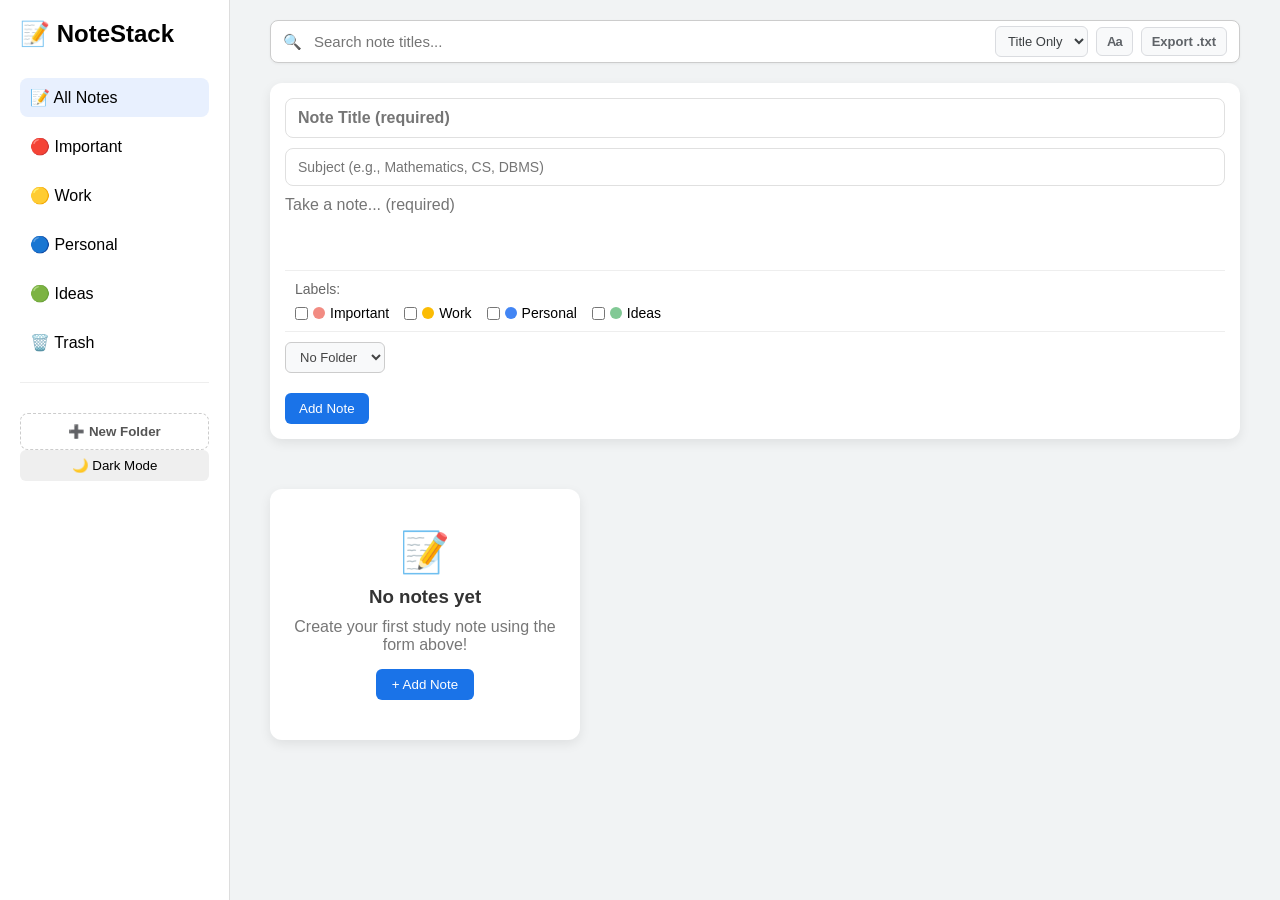
==== commit 4ee1ea7f: "Add readable text export for notes Co-authored-by: Copilot <223556219+Copilot@users.noreply.github.c" ====
--- a/index.html
+++ b/index.html
@@ -49,6 +49,7 @@
                         <span class="case-label">Aa</span>
                     </button>
                     <button id="clearSearchBtn" class="search-action-btn clear-search-btn" type="button" aria-label="Clear search" title="Clear search [Esc]" style="display:none;">✕</button>
+                    <button id="exportNotesBtn" class="search-action-btn export-notes-btn" type="button" aria-label="Export all notes as a text file">Export .txt</button>
                 </div>
                 <div id="searchStatus" class="search-status" style="display:none;" aria-live="polite">
                     <span id="searchStatusText"></span>
--- a/style.css
+++ b/style.css
@@ -204,6 +204,11 @@
 .clear-search-btn:hover {
     background: #e8eaed;
     color: #202124;
+}
+
+.export-notes-btn {
+    flex-shrink: 0;
+    white-space: nowrap;
 }
 
 .search-status {
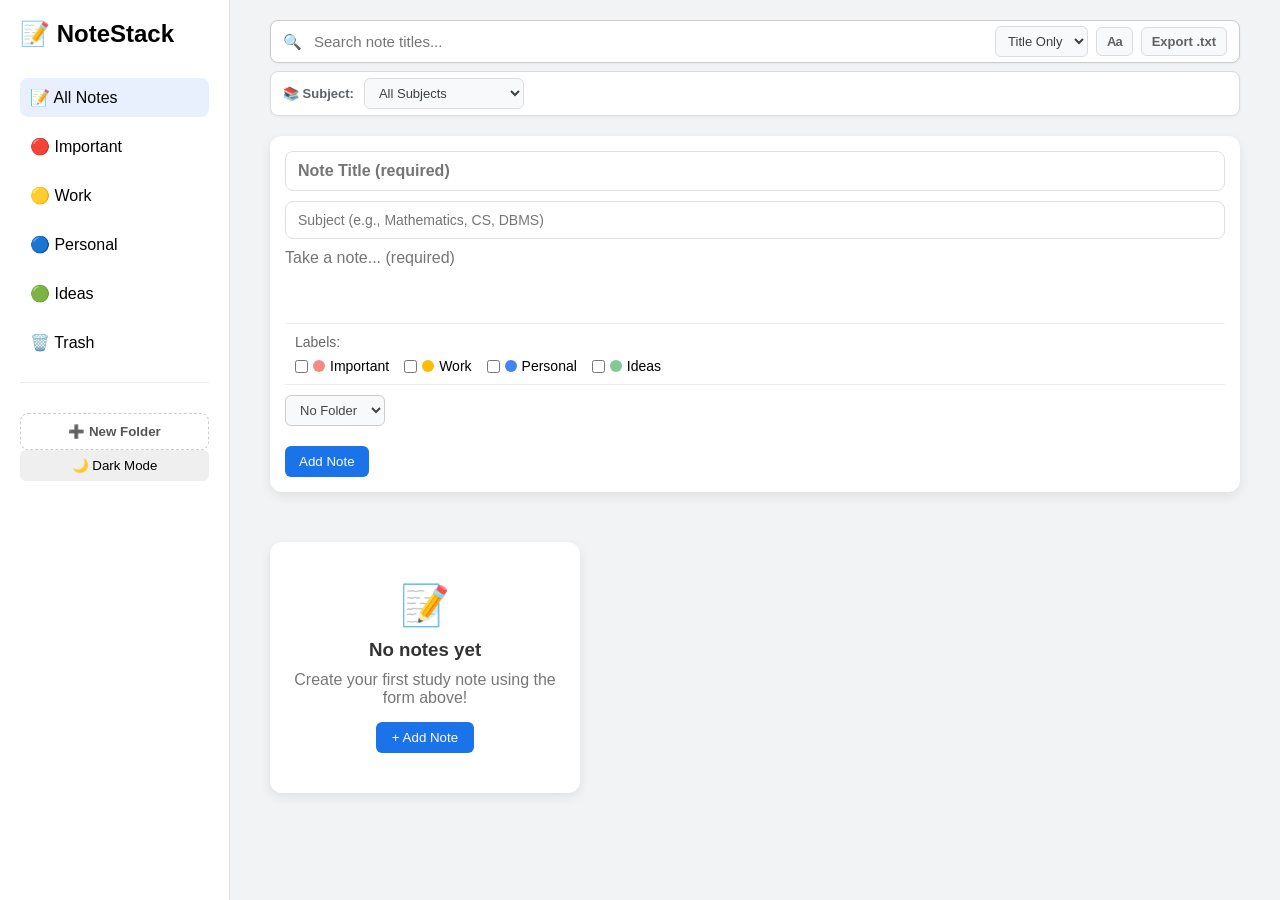
==== commit 8ca91d26: "Add subject filter dropdown with combined search/filter behaviour - Added subject filter bar in topb" ====
--- a/index.html
+++ b/index.html
@@ -54,6 +54,17 @@
                 <div id="searchStatus" class="search-status" style="display:none;" aria-live="polite">
                     <span id="searchStatusText"></span>
                     <button id="resetSearchFilterBtn" type="button" class="search-reset-link">Clear search</button>
+                </div>
+
+                <!-- Subject Filter Bar -->
+                <div class="subject-filter-bar" id="subjectFilterBar">
+                    <label for="subjectFilterSelect" class="subject-filter-label">📚 Subject:</label>
+                    <select id="subjectFilterSelect" class="subject-filter-select" aria-label="Filter by subject">
+                        <option value="">All Subjects</option>
+                        <!-- Options injected dynamically by script.js -->
+                    </select>
+                    <button id="clearSubjectFilterBtn" class="subject-filter-clear-btn" type="button" aria-label="Clear subject filter" style="display:none;">✕ Clear</button>
+                    <span id="subjectFilterStatus" class="subject-filter-status" aria-live="polite" style="display:none;"></span>
                 </div>
             </header>
 
--- a/style.css
+++ b/style.css
@@ -1031,6 +1031,141 @@
     border-color: #8ab4f8;
 }
 
+/* ================= SUBJECT FILTER BAR ================= */
+
+.subject-filter-bar {
+    display: flex;
+    align-items: center;
+    gap: 10px;
+    margin-top: 8px;
+    padding: 6px 12px;
+    background: white;
+    border: 1px solid #dadce0;
+    border-radius: 8px;
+    box-shadow: 0 1px 3px rgba(0, 0, 0, 0.05);
+    flex-wrap: wrap;
+}
+
+.subject-filter-label {
+    font-size: 13px;
+    font-weight: 600;
+    color: #5f6368;
+    white-space: nowrap;
+    user-select: none;
+}
+
+.subject-filter-select {
+    padding: 6px 10px;
+    border-radius: 6px;
+    border: 1px solid #dadce0;
+    background: #f8f9fa;
+    font-size: 13px;
+    font-weight: 500;
+    color: #3c4043;
+    outline: none;
+    cursor: pointer;
+    transition: border-color 0.2s, background 0.2s;
+    min-width: 160px;
+}
+
+.subject-filter-select:hover {
+    background: #f1f3f4;
+}
+
+.subject-filter-select:focus {
+    border-color: #1a73e8;
+    box-shadow: 0 0 0 2px rgba(26, 115, 232, 0.2);
+}
+
+/* When a subject is actively selected, highlight the dropdown */
+.subject-filter-select.active {
+    border-color: #1a73e8;
+    background: #e8f0fe;
+    color: #1a73e8;
+    font-weight: 600;
+}
+
+.subject-filter-clear-btn {
+    display: inline-flex;
+    align-items: center;
+    gap: 4px;
+    padding: 5px 12px;
+    border: 1px solid #dadce0;
+    border-radius: 6px;
+    background: #f8f9fa;
+    font-size: 12px;
+    font-weight: 600;
+    color: #5f6368;
+    cursor: pointer;
+    transition: all 0.2s ease;
+    white-space: nowrap;
+}
+
+.subject-filter-clear-btn:hover {
+    background: #fce8e6;
+    border-color: #ea4335;
+    color: #c5221f;
+}
+
+.subject-filter-status {
+    font-size: 12px;
+    font-weight: 500;
+    color: #1a73e8;
+    background: #e8f0fe;
+    padding: 3px 10px;
+    border-radius: 12px;
+    white-space: nowrap;
+}
+
+/* Dark mode — subject filter bar */
+.dark-mode .subject-filter-bar {
+    background: #2a2a2a;
+    border-color: #444;
+    box-shadow: none;
+}
+
+.dark-mode .subject-filter-label {
+    color: #9aa0a6;
+}
+
+.dark-mode .subject-filter-select {
+    background: #333;
+    border-color: #555;
+    color: #e8eaed;
+}
+
+.dark-mode .subject-filter-select:hover {
+    background: #3c4043;
+}
+
+.dark-mode .subject-filter-select:focus {
+    border-color: #8ab4f8;
+    box-shadow: 0 0 0 2px rgba(138, 180, 248, 0.2);
+}
+
+.dark-mode .subject-filter-select.active {
+    border-color: #8ab4f8;
+    background: #1a3050;
+    color: #8ab4f8;
+}
+
+.dark-mode .subject-filter-clear-btn {
+    background: #333;
+    border-color: #555;
+    color: #9aa0a6;
+}
+
+.dark-mode .subject-filter-clear-btn:hover {
+    background: #3c1e1e;
+    border-color: #ea4335;
+    color: #f28b82;
+}
+
+.dark-mode .subject-filter-status {
+    color: #8ab4f8;
+    background: #1c2b42;
+}
+
 /* Responsive adjustments for search bar */
 @media (max-width: 768px) {
     .main {
@@ -1045,4 +1180,12 @@
         font-size: 12px;
         padding: 4px 8px;
     }
-}
+    .subject-filter-bar {
+        gap: 6px;
+        padding: 6px 10px;
+    }
+    .subject-filter-select {
+        min-width: 120px;
+        font-size: 12px;
+    }
+}
